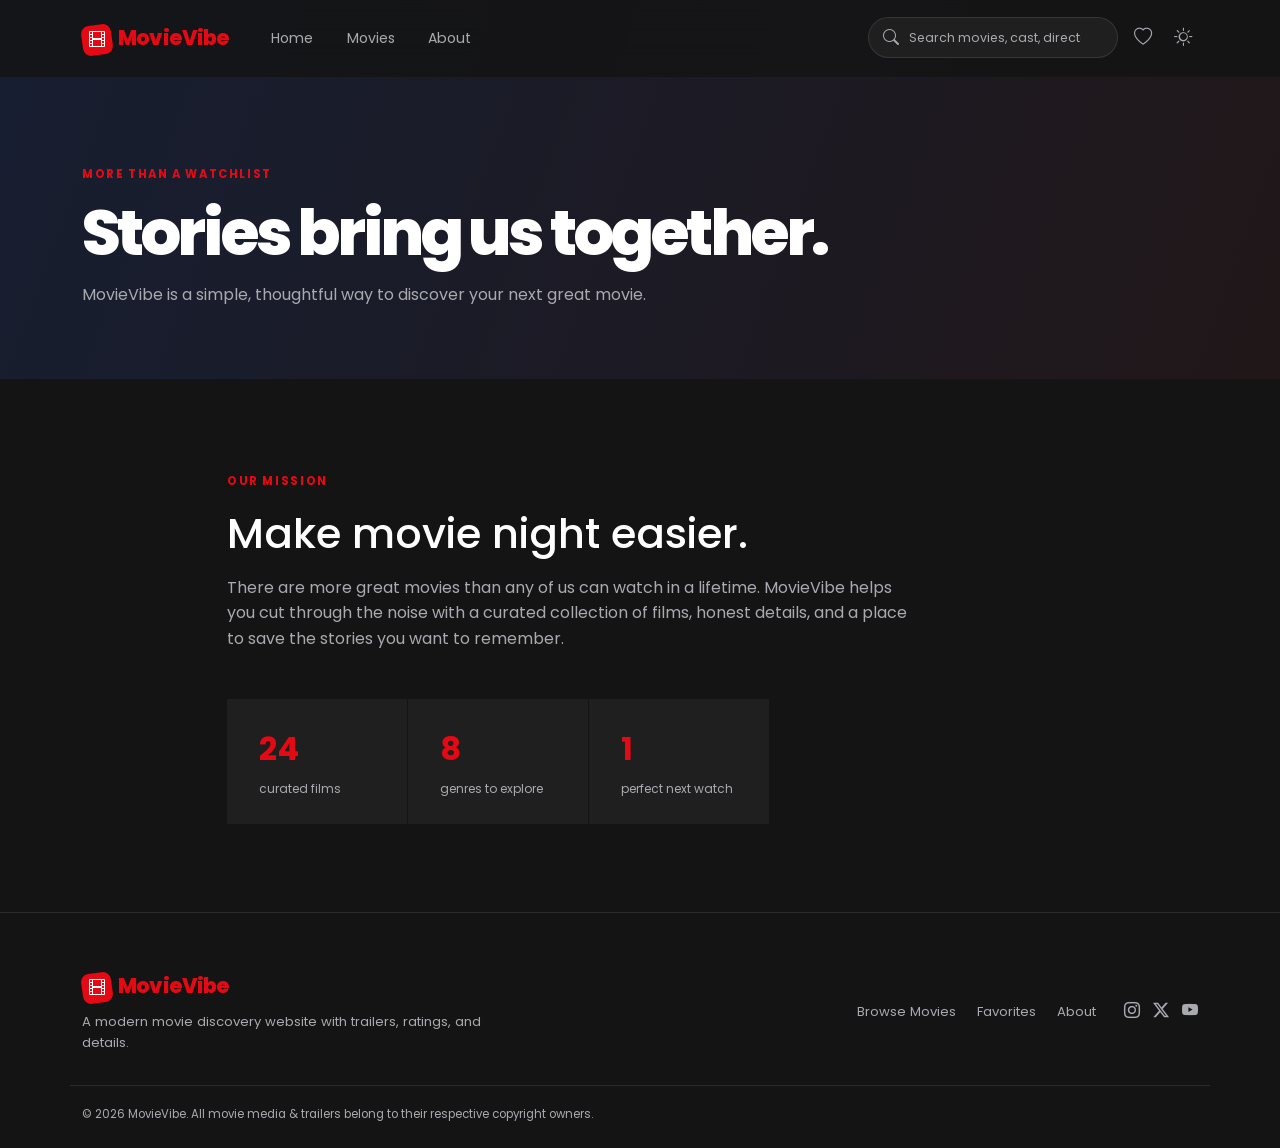
==== pages/about.html @ ccd826d7 "using mock data" ====
<!doctype html>
<html lang="en">
  <head>
    <meta charset="utf-8" />
    <meta name="viewport" content="width=device-width, initial-scale=1" />
    <meta name="description" content="About MovieVibe" />
    <title>About | MovieVibe</title>
    <link rel="preconnect" href="https://fonts.googleapis.com" />
    <link rel="preconnect" href="https://fonts.gstatic.com" crossorigin />
    <link
      href="https://fonts.googleapis.com/css2?family=Kantumruy+Pro:wght@400;500;600;700&family=Poppins:wght@400;500;600;700;800&display=swap"
      rel="stylesheet"
    />
    <link
      href="https://cdn.jsdelivr.net/npm/bootstrap@5.3.3/dist/css/bootstrap.min.css"
      rel="stylesheet"
    />
    <link
      href="https://cdn.jsdelivr.net/npm/bootstrap-icons@1.11.3/font/bootstrap-icons.min.css"
      rel="stylesheet"
    />
    <link rel="stylesheet" href="../css/style.css" />
    <link rel="stylesheet" href="../css/about.css" />
  </head>
  <body>
    <div id="site-nav"></div>
    <main>
      <section class="page-header about-header">
        <div class="container">
          <span class="eyebrow">More than a watchlist</span>
          <h1>Stories bring us together.</h1>
          <p>
            MovieVibe is a simple, thoughtful way to discover your next great
            movie.
          </p>
        </div>
      </section>
      <section class="section-block">
        <div class="container narrow-content">
          <span class="eyebrow">Our mission</span>
          <h2>Make movie night easier.</h2>
          <p>
            There are more great movies than any of us can watch in a lifetime.
            MovieVibe helps you cut through the noise with a curated collection
            of films, honest details, and a place to save the stories you want
            to remember.
          </p>
          <div class="about-grid">
            <div class="about-stat">
              <strong>24</strong><span>curated films</span>
            </div>
            <div class="about-stat">
              <strong>8</strong><span>genres to explore</span>
            </div>
            <div class="about-stat">
              <strong>1</strong><span>perfect next watch</span>
            </div>
          </div>
        </div>
      </section>
    </main>
    <div id="site-footer"></div>
    <script src="https://cdn.jsdelivr.net/npm/bootstrap@5.3.3/dist/js/bootstrap.bundle.min.js"></script>
    <script src="../js/utils.js"></script>
    <script src="../js/main.js"></script>
  </body>
</html>
---- css/style.css ----
:root {
  --bg: #141414;
  --surface: #1f1f1f;
  --surface-2: #282828;
  --text: #fff;
  --muted: #a9a9b0;
  --line: rgba(255, 255, 255, 0.1);
  --red: #e50914;
  --red-dark: #b20710;
  --hero-text: #fff;
  --shadow: 0 20px 50px rgba(0, 0, 0, 0.35);
}
* {
  box-sizing: border-box;
}
html {
  scroll-behavior: smooth;
}
body {
  background: var(--bg);
  color: var(--text);
  font-family:
    Poppins,
    "Kantumruy Pro",
    -apple-system,
    BlinkMacSystemFont,
    "Segoe UI",
    Roboto,
    sans-serif;
  line-height: 1.6;
}
body,
button,
input,
select {
  transition:
    background-color 0.25s,
    color 0.25s,
    border-color 0.25s;
}
.navbar {
  background: rgba(20, 20, 20, 0.82);
  backdrop-filter: blur(16px);
  border-bottom: 1px solid transparent;
  padding: 1rem 0;
  z-index: 100;
}
.navbar.scrolled {
  border-color: var(--line);
}
.navbar-brand {
  color: var(--text);
  font-size: 1.3rem;
  font-weight: 800;
  letter-spacing: -0.04em;
  text-decoration: none;
}
.navbar-brand span:not(.brand-mark) {
  color: var(--red);
}
.brand-mark {
  background: var(--red);
  border-radius: 8px;
  color: #fff;
  display: inline-grid;
  height: 30px;
  margin-right: 6px;
  place-items: center;
  transform: rotate(-8deg);
  width: 30px;
}
.brand-mark i {
  font-size: 16px;
  transform: rotate(8deg);
}
.nav-link {
  color: var(--muted);
  font-size: 0.88rem;
  margin-left: 1.1rem;
}
.nav-link:hover,
.nav-link.active {
  color: var(--text);
}
.nav-actions {
  align-items: center;
  display: flex;
  gap: 1rem;
}
.nav-search {
  align-items: center;
  background: var(--surface);
  border: 1px solid var(--line);
  border-radius: 30px;
  display: flex;
  padding: 0 0.9rem;
  width: 250px;
}
.nav-search i {
  color: var(--muted);
}
.nav-search input {
  background: transparent;
  border: 0;
  color: var(--text);
  font-size: 0.78rem;
  outline: 0;
  padding: 0.6rem;
  width: 100%;
}
.nav-search input::placeholder {
  color: var(--muted);
}
.nav-icon-link,
.nav-icon-btn {
  background: transparent;
  border: 0;
  color: var(--muted);
  font-size: 1.15rem;
  position: relative;
  text-decoration: none;
}
.nav-icon-link:hover,
.nav-icon-btn:hover {
  color: var(--text);
}
.favorite-count {
  background: var(--red);
  border-radius: 10px;
  color: #fff;
  font-size: 0.6rem;
  line-height: 16px;
  min-width: 16px;
  position: absolute;
  right: -9px;
  text-align: center;
  top: -8px;
}
.navbar-toggler {
  border: 0;
  color: var(--text);
  font-size: 1.5rem;
}
.hero-section {
  align-items: center;
  background:
    linear-gradient(
      90deg,
      rgba(10, 10, 10, 0.92) 0%,
      rgba(10, 10, 10, 0.55) 50%,
      rgba(10, 10, 10, 0.1)
    ),
    url("https://images.unsplash.com/photo-1489599849927-2ee91cede3ba?auto=format&fit=crop&w=2000&q=85")
      center/cover;
  display: flex;
  min-height: 690px;
  position: relative;
}
.hero-section:after {
  background: linear-gradient(0deg, var(--bg), transparent 25%);
  bottom: 0;
  content: "";
  height: 180px;
  left: 0;
  position: absolute;
  right: 0;
}
.hero-content {
  position: relative;
  z-index: 1;
}
.hero-content h1 {
  font-size: clamp(3rem, 7vw, 6.6rem);
  font-weight: 800;
  letter-spacing: -0.07em;
  line-height: 0.98;
  margin: 1.1rem 0 1.5rem;
  max-width: 760px;
}
.hero-content h1 span {
  color: var(--red);
}
.hero-content p {
  color: #d1d1d1;
  font-size: 1.05rem;
  margin-bottom: 2rem;
  max-width: 500px;
}
.eyebrow {
  color: var(--red);
  font-size: 0.72rem;
  font-weight: 700;
  letter-spacing: 0.14em;
  text-transform: uppercase;
}
.eyebrow i {
  margin-right: 0.35rem;
}
.btn {
  border-radius: 7px;
  font-weight: 600;
}
.btn-primary {
  background: var(--red);
  border-color: var(--red);
}
.btn-primary:hover,
.btn-primary:focus {
  background: var(--red-dark);
  border-color: var(--red-dark);
}
.btn-outline-light {
  border-color: rgba(255, 255, 255, 0.35);
}
.section-block {
  padding: 5.5rem 0;
}
.section-muted {
  background: var(--surface);
}
.section-heading {
  align-items: end;
  display: flex;
  justify-content: space-between;
  margin-bottom: 2.2rem;
}
.section-heading h2 {
  font-size: 2rem;
  font-weight: 700;
  letter-spacing: -0.04em;
  margin: 0.35rem 0 0;
}
.text-link {
  color: var(--muted);
  font-size: 0.85rem;
  text-decoration: none;
}
.text-link:hover {
  color: var(--red);
}
.text-link i {
  margin-left: 0.4rem;
}

/* ==========================================================================
   MOVIE CARD - REDESIGNED
   ========================================================================== */
.movie-card {
  background: var(--surface);
  border: 1px solid var(--line);
  border-radius: 14px;
  display: flex;
  flex-direction: column;
  height: 100%;
  overflow: hidden;
  position: relative;
  transition:
    transform 0.28s cubic-bezier(0.4, 0, 0.2, 1),
    box-shadow 0.28s cubic-bezier(0.4, 0, 0.2, 1),
    border-color 0.28s ease;
}
.movie-card:hover {
  border-color: rgba(229, 9, 20, 0.4);
  box-shadow: var(--shadow);
  transform: translateY(-8px);
}
.poster-wrap {
  aspect-ratio: 2/3;
  background: #0d0d0d;
  overflow: hidden;
  position: relative;
}
.poster-wrap img,
.details-poster img {
  height: 100%;
  object-fit: cover;
  transition: transform 0.5s cubic-bezier(0.4, 0, 0.2, 1);
  width: 100%;
}
.movie-card:hover .poster-wrap img {
  transform: scale(1.06);
}
.poster-wrap:after {
  background: linear-gradient(
    0deg,
    rgba(0, 0, 0, 0.75) 0%,
    rgba(0, 0, 0, 0.2) 40%,
    transparent 70%
  );
  bottom: 0;
  content: "";
  height: 55%;
  left: 0;
  pointer-events: none;
  position: absolute;
  right: 0;
  z-index: 1;
}

/* Favorite bookmark button */
.favorite-btn {
  background: rgba(0, 0, 0, 0.55);
  backdrop-filter: blur(8px);
  border: 1px solid rgba(255, 255, 255, 0.2);
  border-radius: 50%;
  color: #fff;
  cursor: pointer;
  display: grid;
  height: 36px;
  place-items: center;
  position: absolute;
  right: 12px;
  top: 12px;
  transition: all 0.2s ease;
  width: 36px;
  z-index: 3;
}
.favorite-btn:hover {
  background: var(--red);
  border-color: var(--red);
  transform: scale(1.1);
}
.favorite-btn.active {
  background: var(--red);
  border-color: var(--red);
  color: #fff;
}

/* Poster hover trailer play overlay button */
.poster-trailer-btn {
  background: rgba(229, 9, 20, 0.92);
  border: 0;
  border-radius: 50%;
  box-shadow: 0 4px 20px rgba(229, 9, 20, 0.6);
  color: #fff;
  cursor: pointer;
  display: grid;
  font-size: 1.6rem;
  height: 52px;
  left: 50%;
  opacity: 0;
  place-items: center;
  position: absolute;
  top: 50%;
  transform: translate(-50%, -50%) scale(0.8);
  transition: all 0.28s cubic-bezier(0.4, 0, 0.2, 1);
  width: 52px;
  z-index: 3;
}
.movie-card:hover .poster-trailer-btn {
  opacity: 1;
  transform: translate(-50%, -50%) scale(1);
}
.poster-trailer-btn:hover {
  background: #ff1924;
  transform: translate(-50%, -50%) scale(1.12);
}

/* Genre Badge */
.genre-badge {
  background: rgba(229, 9, 20, 0.85);
  backdrop-filter: blur(8px);
  border: 1px solid rgba(255, 255, 255, 0.15);
  border-radius: 4px;
  color: #fff;
  display: inline-block;
  font-size: 0.66rem;
  font-weight: 700;
  letter-spacing: 0.04em;
  padding: 0.25rem 0.6rem;
  text-transform: uppercase;
}
.poster-wrap .genre-badge {
  left: 12px;
  position: absolute;
  top: 12px;
  z-index: 2;
}

/* Card Rating Badge */
.card-rating-badge {
  align-items: center;
  background: rgba(0, 0, 0, 0.78);
  backdrop-filter: blur(8px);
  border: 1px solid rgba(255, 193, 7, 0.4);
  border-radius: 20px;
  bottom: 12px;
  color: #ffc107;
  display: inline-flex;
  font-size: 0.74rem;
  font-weight: 700;
  gap: 0.25rem;
  left: 12px;
  padding: 0.22rem 0.65rem;
  position: absolute;
  z-index: 2;
}
.card-rating-badge i {
  font-size: 0.68rem;
}

/* Card Body */
.movie-card-body {
  display: flex;
  flex-direction: column;
  flex-grow: 1;
  padding: 1.1rem;
}

/* Card Header: Title + Year */
.movie-card-header {
  align-items: flex-start;
  display: flex;
  gap: 0.5rem;
  justify-content: space-between;
  margin-bottom: 0.45rem;
}
.movie-title {
  font-size: 0.98rem;
  font-weight: 700;
  line-height: 1.35;
  margin: 0;
}
.movie-title a {
  color: var(--text);
  text-decoration: none;
  transition: color 0.2s;
}
.movie-title a:hover {
  color: var(--red);
}
.movie-year-badge {
  background: rgba(255, 255, 255, 0.08);
  border: 1px solid var(--line);
  border-radius: 5px;
  color: var(--muted);
  flex-shrink: 0;
  font-size: 0.7rem;
  font-weight: 600;
  padding: 0.15rem 0.5rem;
  white-space: nowrap;
}

/* Movie Description */
.movie-card-desc {
  color: var(--muted);
  display: -webkit-box;
  -webkit-box-orient: vertical;
  font-size: 0.74rem;
  line-height: 1.48;
  line-clamp: 2;
  margin: 0 0 0.85rem 0;
  overflow: hidden;
}

/* Movie Meta Info: Duration, Language, Director, Cast */
.movie-card-meta {
  border-bottom: 1px dashed var(--line);
  border-top: 1px dashed var(--line);
  display: flex;
  flex-direction: column;
  gap: 0.35rem;
  margin-bottom: 0.85rem;
  padding: 0.65rem 0;
}
.meta-row {
  align-items: baseline;
  display: flex;
  font-size: 0.72rem;
  gap: 0.4rem;
  min-width: 0;
}
.meta-label {
  align-items: center;
  color: var(--muted);
  display: inline-flex;
  flex-shrink: 0;
  font-size: 0.68rem;
  font-weight: 600;
  gap: 0.28rem;
  white-space: nowrap;
}
.meta-label i {
  color: var(--red);
  font-size: 0.74rem;
}
.meta-value {
  color: var(--text);
  font-size: 0.72rem;
  font-weight: 500;
  min-width: 0;
}

/* Movie Card Actions */
.movie-card-actions {
  display: flex;
  gap: 0.5rem;
  margin-top: auto;
}
.btn-trailer {
  align-items: center;
  background: var(--red);
  border: 1px solid var(--red);
  border-radius: 6px;
  color: #fff;
  cursor: pointer;
  display: inline-flex;
  flex: 1;
  font-size: 0.76rem;
  font-weight: 600;
  gap: 0.35rem;
  justify-content: center;
  padding: 0.45rem 0.65rem;
  text-decoration: none;
  transition: all 0.2s ease;
}
.btn-trailer:hover:not(:disabled) {
  background: var(--red-dark);
  border-color: var(--red-dark);
  box-shadow: 0 4px 14px rgba(229, 9, 20, 0.45);
  color: #fff;
}
.btn-trailer.disabled,
.btn-trailer:disabled {
  background: rgba(255, 255, 255, 0.08);
  border-color: transparent;
  color: var(--muted);
  cursor: not-allowed;
}
.btn-card-details {
  align-items: center;
  background: transparent;
  border: 1px solid var(--line);
  border-radius: 6px;
  color: var(--text);
  display: inline-flex;
  font-size: 0.76rem;
  font-weight: 600;
  gap: 0.25rem;
  justify-content: center;
  padding: 0.45rem 0.75rem;
  text-decoration: none;
  transition: all 0.2s ease;
}
.btn-card-details:hover {
  background: rgba(255, 255, 255, 0.08);
  border-color: rgba(255, 255, 255, 0.25);
  color: #fff;
}

/* User 5-Star Rating inside Card */
.card-user-rating {
  align-items: center;
  border-top: 1px solid var(--line);
  display: flex;
  justify-content: space-between;
  margin-top: 0.75rem;
  padding-top: 0.6rem;
}
.card-rating-label {
  color: var(--muted);
  font-size: 0.64rem;
}
.rating-stars {
  display: flex;
  gap: 0.12rem;
}
.rating-stars button {
  background: transparent;
  border: 0;
  color: var(--muted);
  cursor: pointer;
  font-size: 0.72rem;
  line-height: 1;
  padding: 0.15rem;
  transition: color 0.15s;
}
.rating-stars button:hover,
.rating-stars button.active {
  color: #ffc107;
}

/* Rating badge elsewhere */
.rating {
  color: #ffc107;
  font-size: 0.75rem;
  font-weight: 600;
  white-space: nowrap;
}
.rating i {
  font-size: 0.68rem;
}
.rating-muted {
  color: var(--muted);
}

/* ==========================================================================
   HOMEPAGE MOOD BANNER
   ========================================================================== */
.mood-banner {
  align-items: center;
  background: linear-gradient(110deg, #30171a, #211b2a);
  border: 1px solid rgba(255, 255, 255, 0.1);
  border-radius: 16px;
  display: flex;
  justify-content: space-between;
  overflow: hidden;
  padding: 3rem;
  position: relative;
}
.mood-banner:after {
  background: radial-gradient(circle, rgba(229, 9, 20, 0.45), transparent 65%);
  content: "";
  height: 400px;
  position: absolute;
  right: -50px;
  top: -180px;
  width: 400px;
}
.mood-banner h2 {
  font-size: 1.9rem;
  margin: 0.4rem 0;
}
.mood-banner p {
  color: var(--muted);
  margin: 0;
}
.mood-actions {
  display: flex;
  flex-wrap: wrap;
  gap: 0.7rem;
  max-width: 420px;
  position: relative;
  z-index: 1;
}
.mood-chip {
  background: rgba(255, 255, 255, 0.08);
  border: 1px solid rgba(255, 255, 255, 0.15);
  border-radius: 30px;
  color: #fff;
  font-size: 0.8rem;
  padding: 0.65rem 1rem;
  text-decoration: none;
  transition: all 0.2s;
}
.mood-chip:hover {
  background: var(--red);
  border-color: var(--red);
  color: #fff;
}
.mood-chip i {
  margin-right: 0.3rem;
}

/* ==========================================================================
   FOOTER
   ========================================================================== */
.site-footer {
  border-top: 1px solid var(--line);
  color: var(--muted);
  padding: 3.5rem 0 1.5rem;
}
.site-footer .navbar-brand {
  color: var(--text);
}
.site-footer p {
  font-size: 0.82rem;
  max-width: 420px;
}
.footer-links {
  align-items: center;
  display: flex;
  gap: 1.3rem;
}
.footer-links a {
  color: var(--muted);
  font-size: 0.82rem;
  text-decoration: none;
}
.footer-links a:hover {
  color: var(--text);
}
.socials {
  display: flex;
  gap: 0.8rem;
  margin-left: 0.5rem;
}
.copyright {
  border-top: 1px solid var(--line);
  font-size: 0.72rem;
  margin-top: 2rem;
  padding-top: 1.2rem;
}

/* ==========================================================================
   MOVIES BROWSE & DETAILS PAGES
   ========================================================================== */
.page-header {
  background: linear-gradient(110deg, #241718, #151c2a);
  padding: 10rem 0 4.5rem;
}
.page-header h1 {
  font-size: clamp(2.4rem, 5vw, 4.3rem);
  font-weight: 800;
  letter-spacing: -0.06em;
  margin: 0.6rem 0;
}
.page-header p {
  color: var(--muted);
  margin: 0;
}
.filter-panel {
  background: var(--surface);
  border: 1px solid var(--line);
  border-radius: 10px;
  display: flex;
  gap: 0.75rem;
  margin-bottom: 1.5rem;
  padding: 0.8rem;
}
.search-wrap {
  align-items: center;
  border: 1px solid var(--line);
  border-radius: 6px;
  display: flex;
  flex: 1;
  padding: 0 0.8rem;
}
.search-wrap i {
  color: var(--muted);
}
.search-wrap input {
  background: transparent;
  border: 0;
  color: var(--text);
  outline: 0;
  padding: 0.65rem;
  width: 100%;
}
.form-select {
  background-color: var(--surface);
  border-color: var(--line);
  color: var(--text);
  font-size: 0.82rem;
  max-width: 200px;
}
.form-select:focus {
  border-color: var(--red);
  box-shadow: none;
}
.results-bar {
  color: var(--muted);
  display: flex;
  font-size: 0.8rem;
  justify-content: space-between;
  margin-bottom: 1.2rem;
}
.btn-link {
  color: var(--red);
  text-decoration: none;
}
.empty-state {
  padding: 5rem 1rem;
  text-align: center;
}
.empty-state i,
.not-found i {
  color: var(--red);
  font-size: 3rem;
}
.empty-state h3 {
  font-size: 1.3rem;
  margin-top: 1rem;
}
.empty-state p {
  color: var(--muted);
  font-size: 0.85rem;
}

/* Movie Details Layout */
.details-hero {
  background:
    linear-gradient(
      90deg,
      rgba(20, 20, 20, 0.98) 20%,
      rgba(20, 20, 20, 0.82) 52%,
      rgba(20, 20, 20, 0.4)
    ),
    var(--backdrop) center/cover;
  padding: 9rem 0 6rem;
  position: relative;
}
.details-hero:after {
  background: linear-gradient(0deg, var(--bg), transparent);
  bottom: 0;
  content: "";
  height: 100px;
  left: 0;
  position: absolute;
  right: 0;
}
.details-hero .container {
  position: relative;
  z-index: 1;
}
.back-link {
  color: var(--muted);
  display: inline-block;
  font-size: 0.82rem;
  margin-bottom: 2.5rem;
  text-decoration: none;
}
.back-link:hover {
  color: #fff;
}
.details-layout {
  align-items: center;
  display: grid;
  gap: 4rem;
  grid-template-columns: 280px 1fr;
}
.details-poster {
  aspect-ratio: 2/3;
  border-radius: 12px;
  box-shadow: var(--shadow);
  overflow: hidden;
}
.detail-year {
  background: rgba(255, 255, 255, 0.08);
  border: 1px solid var(--line);
  border-radius: 4px;
  color: var(--muted);
  font-size: 0.74rem;
  padding: 0.2rem 0.55rem;
}
.details-copy h1 {
  font-size: clamp(2.5rem, 5vw, 4.5rem);
  font-weight: 800;
  letter-spacing: -0.065em;
  line-height: 1.05;
  margin: 0.8rem 0;
}
.detail-rating {
  align-items: center;
  display: flex;
  gap: 0.8rem;
  margin-bottom: 1.2rem;
}
.detail-rating .rating-badge {
  background: rgba(255, 193, 7, 0.15);
  border: 1px solid rgba(255, 193, 7, 0.35);
  border-radius: 20px;
  color: #ffc107;
  font-size: 0.85rem;
  font-weight: 700;
  padding: 0.25rem 0.8rem;
}
.detail-rating span:last-child {
  color: var(--muted);
  font-size: 0.76rem;
}
.detail-user-rating {
  border-bottom: 1px solid var(--line);
  border-top: 1px solid var(--line);
  gap: 1rem;
  justify-content: flex-start;
  margin: -0.25rem 0 1.5rem;
  max-width: 290px;
  padding: 0.85rem 0;
}
.details-copy .lead {
  color: #d0d0d0;
  font-size: 0.98rem;
  max-width: 700px;
}
.detail-meta {
  border-bottom: 1px solid var(--line);
  border-top: 1px solid var(--line);
  display: grid;
  gap: 1.2rem;
  grid-template-columns: repeat(4, 1fr);
  margin-top: 2rem;
  padding: 1.3rem 0;
}
.detail-meta span {
  color: var(--muted);
  display: block;
  font-size: 0.7rem;
  margin-bottom: 0.3rem;
  text-transform: uppercase;
}
.detail-meta strong {
  font-size: 0.82rem;
  font-weight: 500;
}
.grid-span-full {
  grid-column: 1 / -1;
}

/* ==========================================================================
   YOUTUBE TRAILER MODAL
   ========================================================================== */
.trailer-modal {
  background: #141414;
  border: 1px solid rgba(255, 255, 255, 0.18);
  border-radius: 14px;
  box-shadow: 0 25px 60px rgba(0, 0, 0, 0.8);
  color: #fff;
  overflow: hidden;
}
.trailer-modal .modal-header {
  border-bottom: 0;
  padding: 1.1rem 1.4rem 0.6rem;
}
.trailer-modal .modal-title {
  color: #fff;
  font-size: 1.05rem;
  font-weight: 700;
}
.trailer-modal .modal-body {
  padding: 0.5rem 1.4rem 1.4rem;
}

/* ==========================================================================
   ABOUT PAGE & UTILITIES
   ========================================================================== */
.not-found {
  padding: 12rem 0;
}
.not-found h1 {
  margin-top: 1rem;
}
.not-found p {
  color: var(--muted);
}
.api-error {
  background: var(--surface);
  border: 1px solid var(--line);
  border-radius: 10px;
  color: var(--muted);
  padding: 2rem;
  text-align: center;
}
.api-error i {
  color: var(--red);
  font-size: 2rem;
}
.api-error p {
  margin: 0.75rem 0 0;
}
.narrow-content {
  max-width: 850px;
}
.narrow-content h2 {
  font-size: 2.6rem;
  margin: 1rem 0;
}
.narrow-content > p {
  color: var(--muted);
  font-size: 1rem;
  max-width: 680px;
}
.about-header {
  background: linear-gradient(110deg, #171e31, #211719);
}
.about-grid {
  display: flex;
  gap: 1px;
  margin-top: 3rem;
}
.about-stat {
  background: var(--surface);
  padding: 1.5rem 2rem;
  width: 180px;
}
.about-stat strong {
  color: var(--red);
  display: block;
  font-size: 2rem;
}
.about-stat span {
  color: var(--muted);
  font-size: 0.75rem;
}

/* ==========================================================================
   RESPONSIVENESS
   ========================================================================== */
@media (max-width: 991px) {
  .nav-search {
    width: 200px;
  }
  .details-layout {
    gap: 2rem;
    grid-template-columns: 220px 1fr;
  }
  .mood-banner {
    align-items: flex-start;
    flex-direction: column;
    gap: 2rem;
  }
  .mood-actions {
    max-width: none;
  }
}
@media (max-width: 767px) {
  .hero-section {
    min-height: 620px;
  }
  .hero-content h1 {
    font-size: 3.3rem;
  }
  .section-block {
    padding: 4rem 0;
  }
  .section-heading h2 {
    font-size: 1.6rem;
  }
  .filter-panel {
    flex-direction: column;
  }
  .form-select {
    max-width: none;
  }
  .details-hero {
    padding-top: 8rem;
  }
  .details-layout {
    grid-template-columns: 1fr;
  }
  .details-poster {
    margin: 0 auto;
    width: 200px;
  }
  .details-copy h1 {
    font-size: 2.6rem;
  }
  .detail-meta {
    grid-template-columns: repeat(2, 1fr);
  }
  .footer-links {
    flex-wrap: wrap;
  }
  .about-grid {
    flex-wrap: wrap;
  }
  .about-stat {
    flex: 1;
    min-width: 120px;
  }
  .mood-banner {
    padding: 2rem;
  }
}
@media (prefers-reduced-motion: reduce) {
  * {
    scroll-behavior: auto !important;
    transition: none !important;
  }
}

/* ==========================================================================
   LIGHT THEME OVERRIDES
   ========================================================================== */
[data-theme="light"] {
  --bg: #f8f9fa;
  --surface: #ffffff;
  --surface-2: #eef0f2;
  --text: #212529;
  --muted: #68717a;
  --line: rgba(33, 37, 41, 0.12);
  --hero-text: #212529;
}
[data-theme="light"] .navbar {
  background: rgba(248, 249, 250, 0.88);
}
[data-theme="light"] .hero-section {
  background-image:
    linear-gradient(
      90deg,
      rgba(248, 249, 250, 0.95),
      rgba(248, 249, 250, 0.66)
    ),
    url("https://images.unsplash.com/photo-1489599849927-2ee91cede3ba?auto=format&fit=crop&w=2000&q=85");
}
[data-theme="light"] .hero-content p,
[data-theme="light"] .details-copy .lead {
  color: var(--muted);
}
[data-theme="light"] .btn-outline-light {
  border-color: rgba(33, 37, 41, 0.25);
  color: var(--text);
}
[data-theme="light"] .btn-outline-light:hover {
  background: var(--text);
  color: var(--surface);
}
[data-theme="light"] .movie-year-badge {
  background: rgba(0, 0, 0, 0.05);
}
[data-theme="light"] .btn-card-details {
  border-color: rgba(0, 0, 0, 0.15);
  color: var(--text);
}
[data-theme="light"] .btn-card-details:hover {
  background: rgba(0, 0, 0, 0.06);
  color: var(--text);
}
[data-theme="light"] .trailer-modal {
  background: #ffffff;
  border-color: rgba(0, 0, 0, 0.15);
  color: #212529;
}
[data-theme="light"] .trailer-modal .modal-title {
  color: #212529;
}
[data-theme="light"] .trailer-modal .btn-close {
  filter: none;
}
[data-theme="light"] .details-hero {
  background-image:
    linear-gradient(
      90deg,
      rgba(248, 249, 250, 0.97),
      rgba(248, 249, 250, 0.75)
    ),
    var(--backdrop);
}
[data-theme="light"] .page-header {
  background: linear-gradient(110deg, #e9edf7, #f8eaea);
}
[data-theme="light"] .mood-banner {
  background: linear-gradient(110deg, #f8dfe1, #e9e4f6);
}
[data-theme="light"] .mood-chip {
  background: rgba(255, 255, 255, 0.65);
  border-color: rgba(33, 37, 41, 0.12);
  color: var(--text);
}
[data-theme="light"] .mood-chip:hover {
  color: #fff;
}
---- css/about.css ----
.about-header {
  background: linear-gradient(110deg, #171e31, #211719);
}
.narrow-content {
  max-width: 850px;
}
.narrow-content h2 {
  font-size: 2.6rem;
  margin: 1rem 0;
}
.narrow-content > p {
  color: var(--muted);
  font-size: 1rem;
  max-width: 680px;
}
.about-grid {
  display: flex;
  gap: 1px;
  margin-top: 3rem;
}
.about-stat {
  background: var(--surface);
  padding: 1.5rem 2rem;
  width: 180px;
}
.about-stat strong {
  color: var(--red);
  display: block;
  font-size: 2rem;
}
.about-stat span {
  color: var(--muted);
  font-size: 0.75rem;
}
@media (max-width: 767px) {
  .about-grid {
    flex-wrap: wrap;
  }
  .about-stat {
    flex: 1;
    min-width: 120px;
  }
}
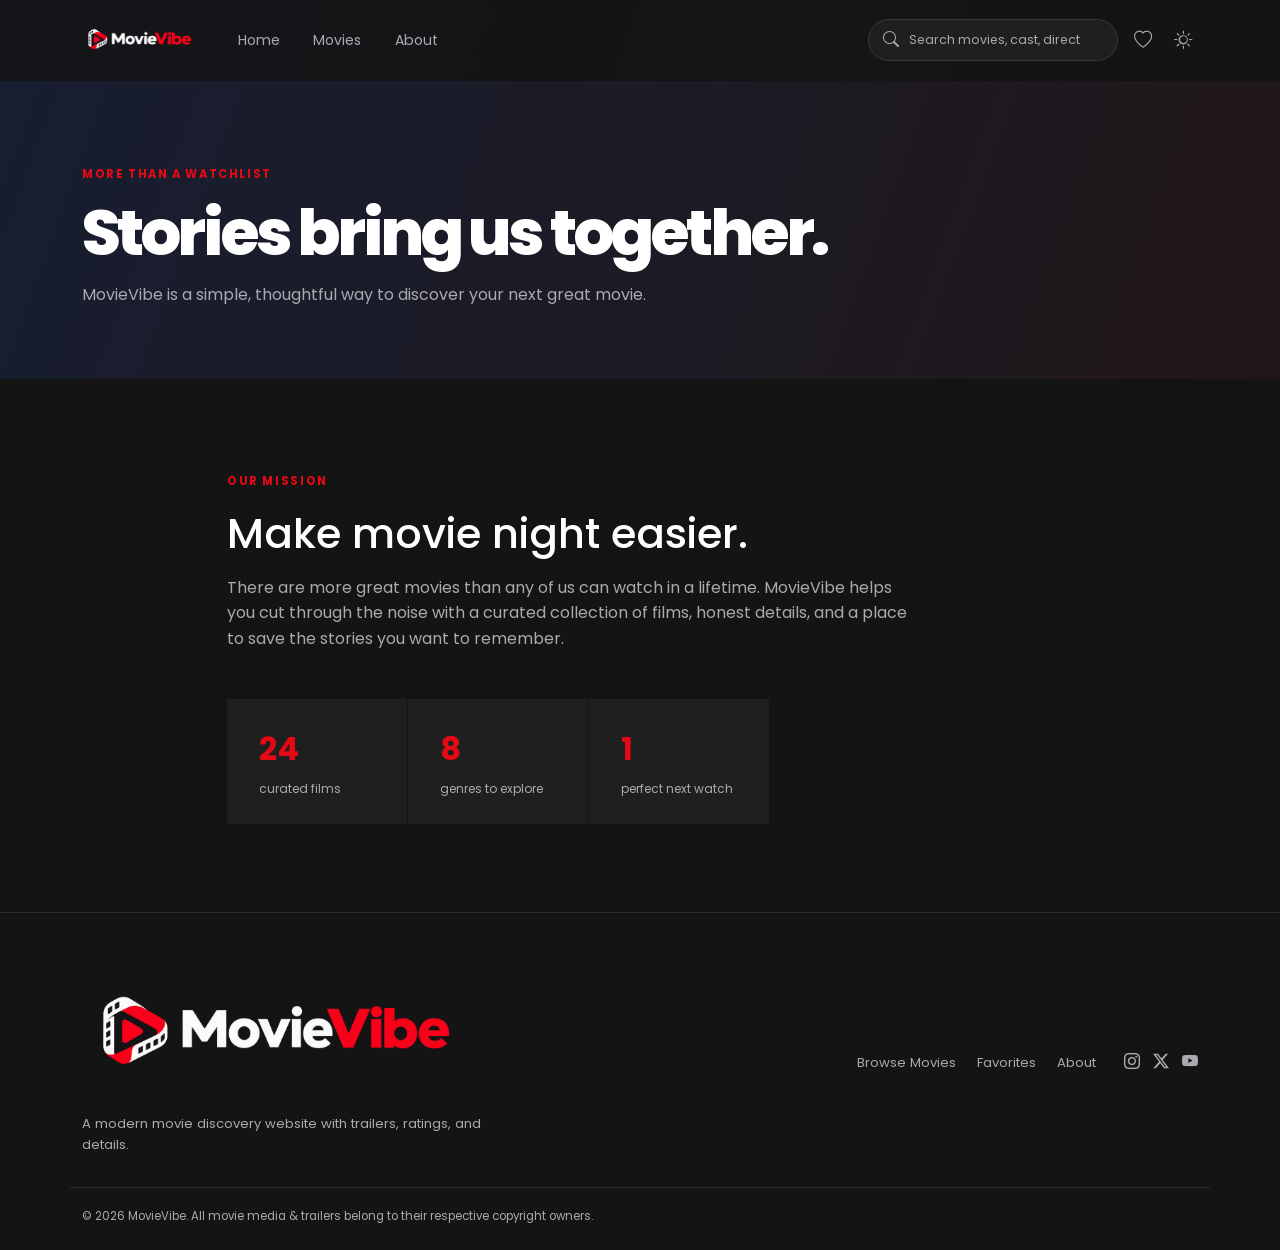
==== commit e77f1f40: "updated logo and icon" ====
--- a/pages/about.html
+++ b/pages/about.html
@@ -5,6 +5,7 @@
     <meta name="viewport" content="width=device-width, initial-scale=1" />
     <meta name="description" content="About MovieVibe" />
     <title>About | MovieVibe</title>
+    <link rel="icon" type="image/png" href="../images/favicon.png" />
     <link rel="preconnect" href="https://fonts.googleapis.com" />
     <link rel="preconnect" href="https://fonts.gstatic.com" crossorigin />
     <link
--- a/css/style.css
+++ b/css/style.css
@@ -72,6 +72,30 @@
 .brand-mark i {
   font-size: 16px;
   transform: rotate(8deg);
+}
+
+.brand-logo {
+  height: 38px;
+  width: auto;
+  object-fit: contain;
+  vertical-align: middle;
+}
+.brand-logo.logo-light {
+  display: none !important;
+}
+.brand-logo.logo-dark {
+  display: inline-block !important;
+}
+
+[data-theme="light"] .brand-logo.logo-dark {
+  display: none !important;
+}
+[data-theme="light"] .brand-logo.logo-light {
+  display: inline-block !important;
+}
+
+.site-footer .brand-logo {
+  height: 128px;
 }
 .nav-link {
   color: var(--muted);
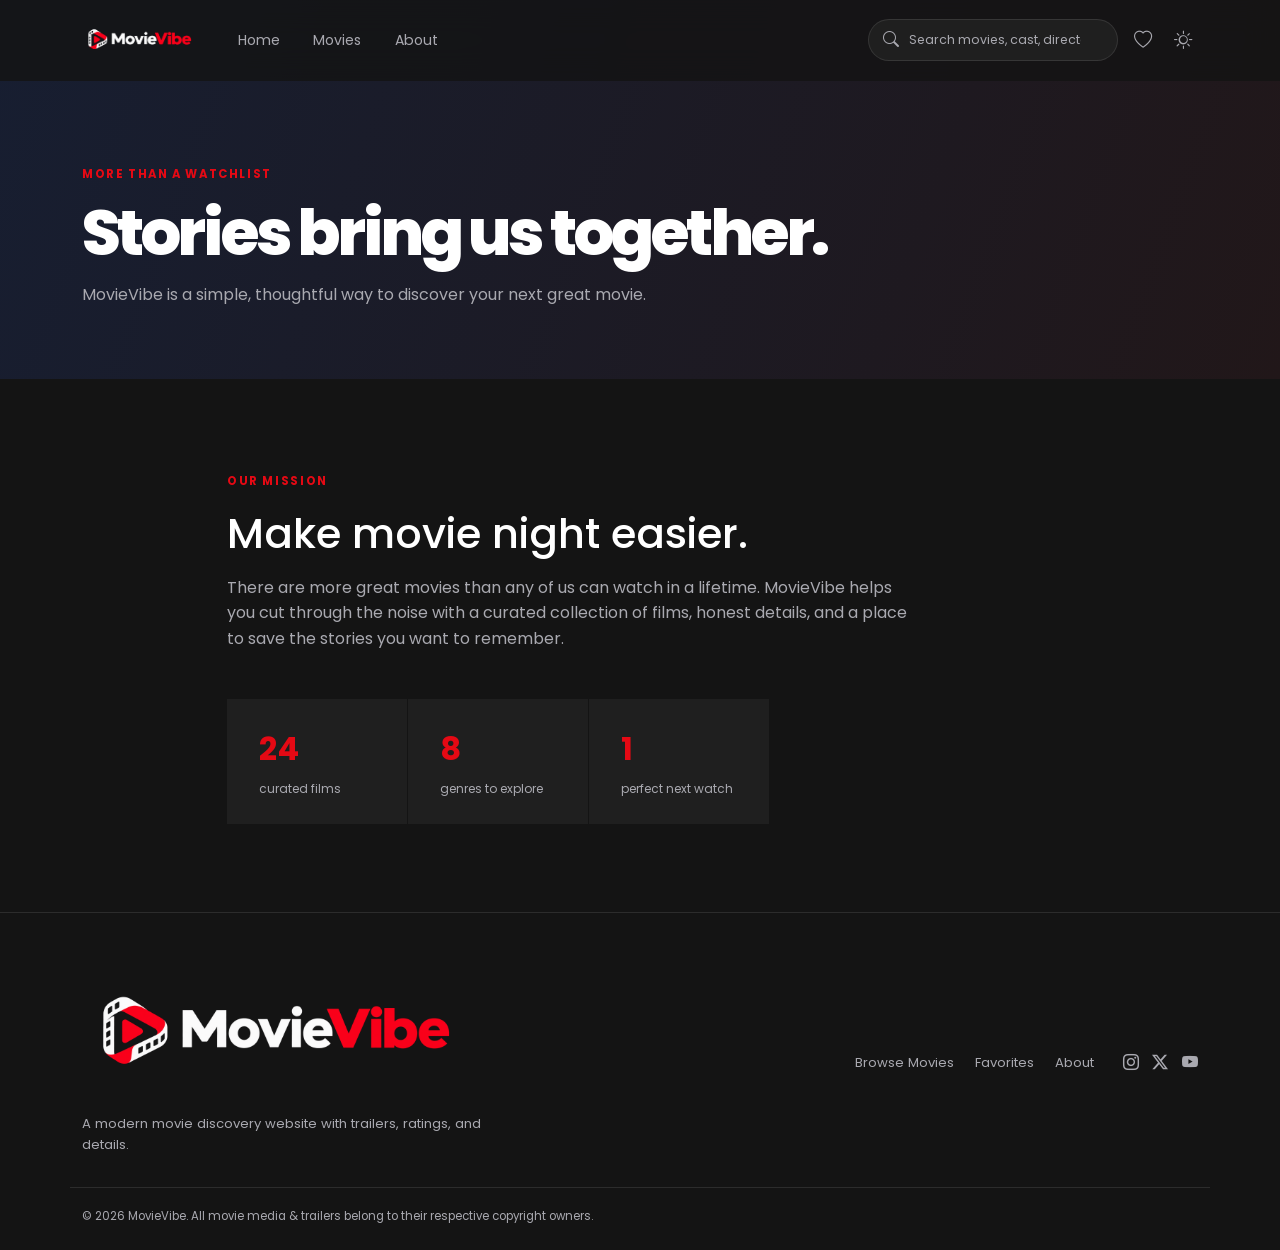
==== commit 5082edb9: "fetch api from tmdb api" ====
--- a/pages/about.html
+++ b/pages/about.html
@@ -61,8 +61,8 @@
       </section>
     </main>
     <div id="site-footer"></div>
-    <script src="https://cdn.jsdelivr.net/npm/bootstrap@5.3.3/dist/js/bootstrap.bundle.min.js"></script>
-    <script src="../js/utils.js"></script>
-    <script src="../js/main.js"></script>
+    <script type="module" src="https://cdn.jsdelivr.net/npm/bootstrap@5.3.3/dist/js/bootstrap.bundle.min.js"></script>
+    <script type="module" src="../js/utils.js"></script>
+    <script type="module" src="../js/main.js"></script>
   </body>
 </html>
--- a/css/style.css
+++ b/css/style.css
@@ -279,14 +279,14 @@
   overflow: hidden;
   position: relative;
   transition:
-    transform 0.28s cubic-bezier(0.4, 0, 0.2, 1),
-    box-shadow 0.28s cubic-bezier(0.4, 0, 0.2, 1),
-    border-color 0.28s ease;
+    transform 0.3s ease,
+    box-shadow 0.3s ease,
+    border-color 0.3s ease;
 }
 .movie-card:hover {
-  border-color: rgba(229, 9, 20, 0.4);
-  box-shadow: var(--shadow);
-  transform: translateY(-8px);
+  border-color: rgba(255, 255, 255, 0.2);
+  box-shadow: 0 10px 24px rgba(0, 0, 0, 0.4);
+  transform: translateY(-4px);
 }
 .poster-wrap {
   aspect-ratio: 2/3;
@@ -298,11 +298,11 @@
 .details-poster img {
   height: 100%;
   object-fit: cover;
-  transition: transform 0.5s cubic-bezier(0.4, 0, 0.2, 1);
+  transition: transform 0.45s ease;
   width: 100%;
 }
 .movie-card:hover .poster-wrap img {
-  transform: scale(1.06);
+  transform: scale(1.03);
 }
 .poster-wrap:after {
   background: linear-gradient(
@@ -352,22 +352,27 @@
 
 /* Poster hover trailer play overlay button */
 .poster-trailer-btn {
-  background: rgba(229, 9, 20, 0.92);
-  border: 0;
+  background: rgba(229, 9, 20, 0.94);
+  backdrop-filter: blur(6px);
+  border: 2px solid rgba(255, 255, 255, 0.25);
   border-radius: 50%;
-  box-shadow: 0 4px 20px rgba(229, 9, 20, 0.6);
+  box-shadow: 0 4px 22px rgba(229, 9, 20, 0.65);
   color: #fff;
   cursor: pointer;
   display: grid;
-  font-size: 1.6rem;
+  font-size: 1.65rem;
   height: 52px;
   left: 50%;
   opacity: 0;
   place-items: center;
   position: absolute;
   top: 50%;
-  transform: translate(-50%, -50%) scale(0.8);
-  transition: all 0.28s cubic-bezier(0.4, 0, 0.2, 1);
+  transform: translate(-50%, -50%) scale(0.85);
+  transition:
+    opacity 0.4s cubic-bezier(0.25, 1, 0.5, 1),
+    transform 0.45s cubic-bezier(0.25, 1, 0.5, 1),
+    background-color 0.25s ease,
+    box-shadow 0.25s ease;
   width: 52px;
   z-index: 3;
 }
@@ -377,7 +382,9 @@
 }
 .poster-trailer-btn:hover {
   background: #ff1924;
-  transform: translate(-50%, -50%) scale(1.12);
+  border-color: #ffffff;
+  box-shadow: 0 6px 28px rgba(229, 9, 20, 0.85);
+  transform: translate(-50%, -50%) scale(1.08);
 }
 
 /* Genre Badge */
@@ -417,10 +424,14 @@
   left: 12px;
   padding: 0.22rem 0.65rem;
   position: absolute;
+  transition: border-color 0.25s ease;
   z-index: 2;
 }
 .card-rating-badge i {
   font-size: 0.68rem;
+}
+.movie-card:hover .card-rating-badge {
+  border-color: rgba(255, 193, 7, 0.7);
 }
 
 /* Card Body */
@@ -448,9 +459,10 @@
 .movie-title a {
   color: var(--text);
   text-decoration: none;
-  transition: color 0.2s;
-}
-.movie-title a:hover {
+  transition: color 0.2s ease;
+}
+.movie-title a:hover,
+.movie-card:hover .movie-title a {
   color: var(--red);
 }
 .movie-year-badge {
@@ -462,7 +474,11 @@
   font-size: 0.7rem;
   font-weight: 600;
   padding: 0.15rem 0.5rem;
+  transition: border-color 0.25s ease;
   white-space: nowrap;
+}
+.movie-card:hover .movie-year-badge {
+  border-color: rgba(255, 255, 255, 0.2);
 }
 
 /* Movie Description */
@@ -470,11 +486,18 @@
   color: var(--muted);
   display: -webkit-box;
   -webkit-box-orient: vertical;
+  -webkit-line-clamp: 3;
+  line-clamp: 3;
   font-size: 0.74rem;
   line-height: 1.48;
-  line-clamp: 2;
+  min-height: calc(0.74rem * 1.48 * 3);
   margin: 0 0 0.85rem 0;
   overflow: hidden;
+  text-overflow: ellipsis;
+  transition: color 0.2s ease;
+}
+.movie-card:hover .movie-card-desc {
+  color: var(--text);
 }
 
 /* Movie Meta Info: Duration, Language, Director, Cast */
@@ -705,9 +728,36 @@
   color: var(--text);
 }
 .socials {
-  display: flex;
-  gap: 0.8rem;
+  align-items: center;
+  display: flex;
+  gap: 0.85rem;
   margin-left: 0.5rem;
+}
+.socials a,
+.socials i {
+  color: var(--muted);
+  cursor: pointer;
+  display: inline-flex;
+  font-size: 1rem;
+  line-height: 1;
+  text-decoration: none;
+  transition: color 0.2s ease, transform 0.2s ease;
+}
+.socials a:hover,
+.socials i:hover {
+  transform: translateY(-1px);
+}
+.socials a:hover .bi-instagram,
+.socials .bi-instagram:hover {
+  color: #e1306c;
+}
+.socials a:hover .bi-twitter-x,
+.socials .bi-twitter-x:hover {
+  color: var(--text);
+}
+.socials a:hover .bi-youtube,
+.socials .bi-youtube:hover {
+  color: var(--red);
 }
 .copyright {
   border-top: 1px solid var(--line);
@@ -1122,6 +1172,14 @@
 [data-theme="light"] .movie-year-badge {
   background: rgba(0, 0, 0, 0.05);
 }
+[data-theme="light"] .movie-card:hover {
+  border-color: rgba(0, 0, 0, 0.18);
+  box-shadow: 0 8px 20px rgba(0, 0, 0, 0.08);
+  transform: translateY(-4px);
+}
+[data-theme="light"] .movie-card:hover .movie-card-desc {
+  color: var(--text);
+}
 [data-theme="light"] .btn-card-details {
   border-color: rgba(0, 0, 0, 0.15);
   color: var(--text);
